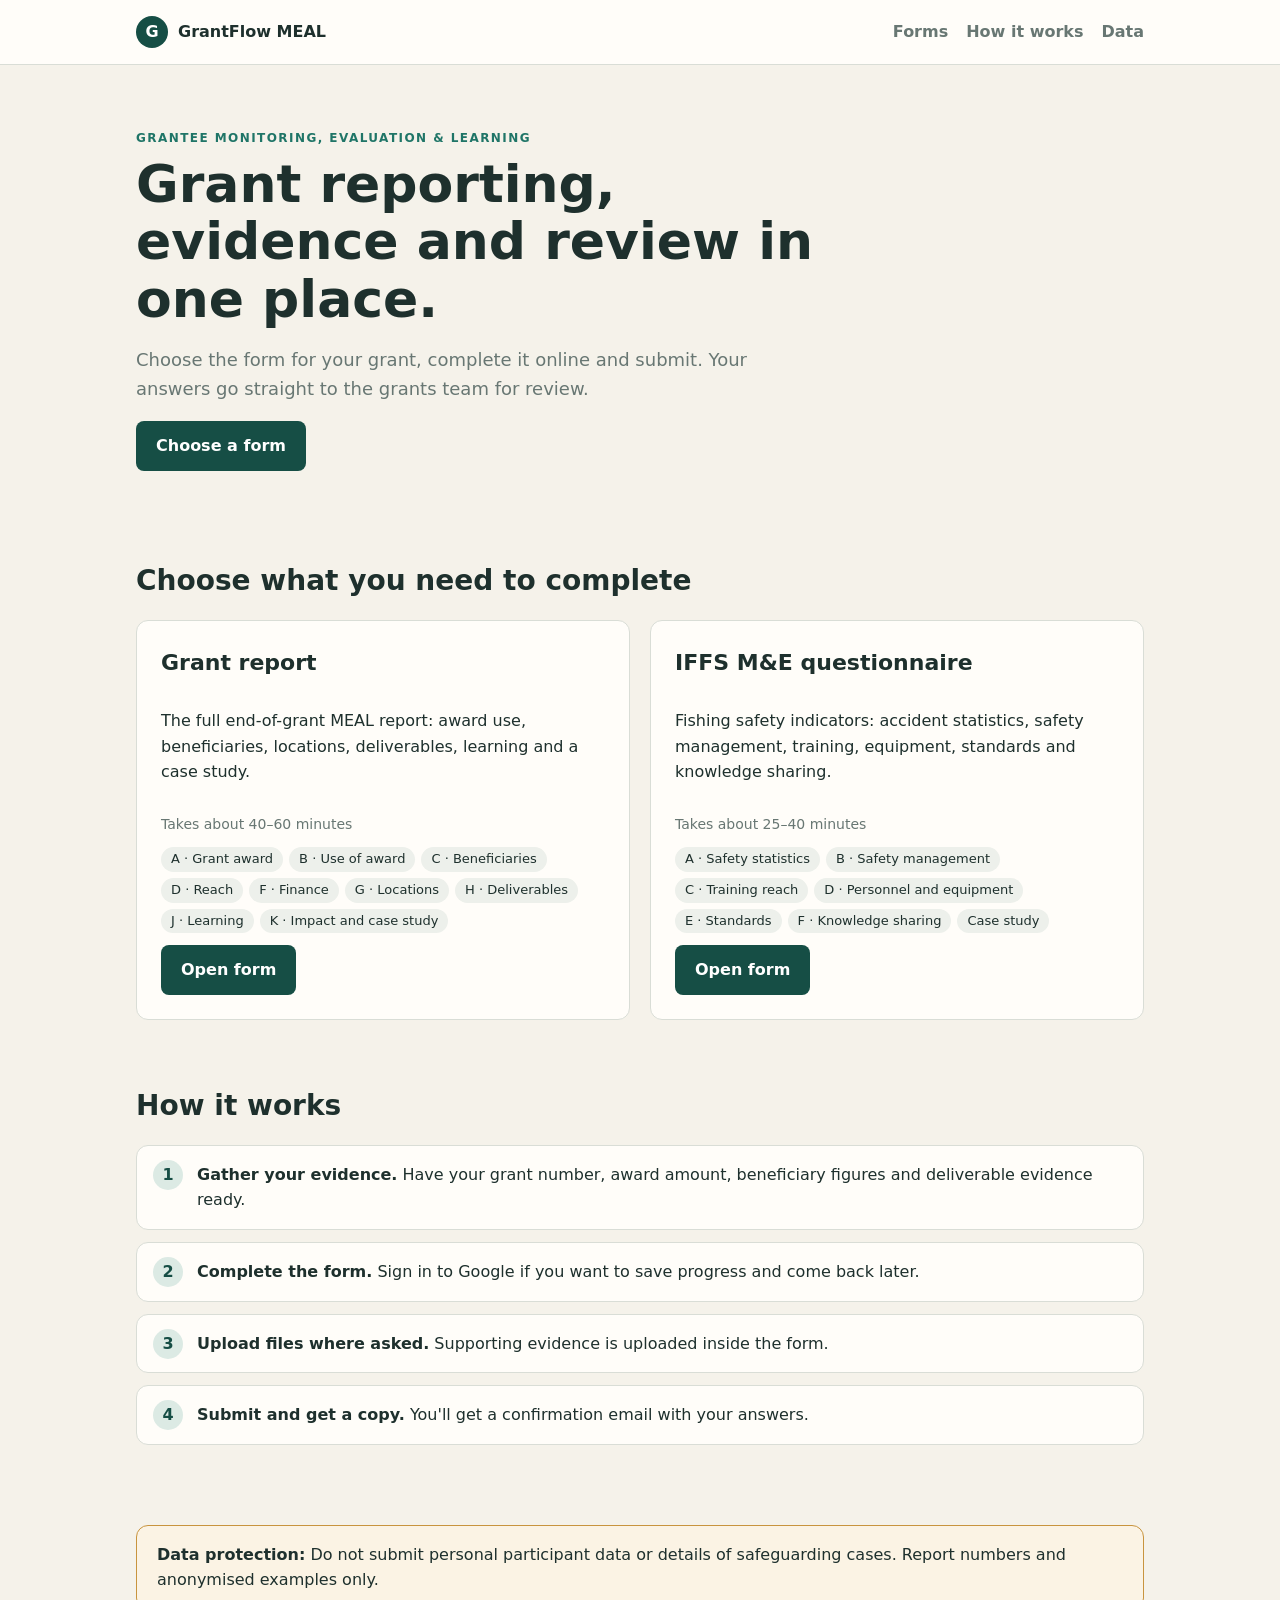
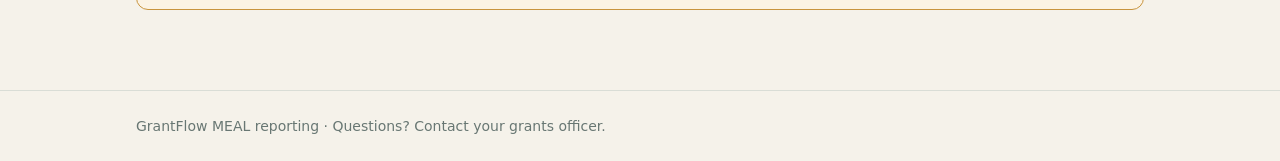
==== index.html @ 7a9763f4 "GrantFlow MEAL static site with embedded Google Forms Co-Authored-By: Claude Opus 5.5 <noreply@anthr" ====
<!doctype html>
<html lang="en">
<head>
<meta charset="utf-8">
<meta name="viewport" content="width=device-width,initial-scale=1">
<title>GrantFlow | Grantee MEAL Reporting</title>
<link rel="stylesheet" href="styles.css">
</head>
<body>
<header><div class="wrap">
  <a class="brand" href="./"><span class="logo">G</span>GrantFlow MEAL</a>
  <nav><a href="#forms">Forms</a><a href="#how">How it works</a><a href="#data">Data</a></nav>
</div></header>

<main class="wrap">
  <div class="hero">
    <div class="eyebrow">Grantee monitoring, evaluation &amp; learning</div>
    <h1>Grant reporting, evidence and review in one place.</h1>
    <p class="lead">Choose the form for your grant, complete it online and submit. Your answers go straight to the grants team for review.</p>
    <p><a class="btn" href="#forms">Choose a form</a></p>
  </div>

  <section id="forms">
    <h2>Choose what you need to complete</h2>
    <div class="grid" id="form-list"></div>
  </section>

  <section id="how">
    <h2>How it works</h2>
    <ol class="steps">
      <li><strong>Gather your evidence.</strong> Have your grant number, award amount, beneficiary figures and deliverable evidence ready.</li>
      <li><strong>Complete the form.</strong> Sign in to Google if you want to save progress and come back later.</li>
      <li><strong>Upload files where asked.</strong> Supporting evidence is uploaded inside the form.</li>
      <li><strong>Submit and get a copy.</strong> You'll get a confirmation email with your answers.</li>
    </ol>
  </section>

  <section id="data">
    <div class="notice">
      <strong>Data protection:</strong> Do not submit personal participant data or details of safeguarding cases. Report numbers and anonymised examples only.
    </div>
  </section>
</main>

<footer><div class="wrap">GrantFlow MEAL reporting · Questions? Contact your grants officer.</div></footer>

<script src="config.js"></script>
<script>
  const list = document.getElementById("form-list");
  for (const f of window.GRANTFLOW_FORMS) {
    const card = document.createElement("article");
    card.className = "card";
    card.innerHTML = `<h3></h3><p></p><div class="meta"></div><div class="tags"></div><a class="btn">Open form</a>`;
    card.querySelector("h3").textContent = f.title;
    card.querySelector("p").textContent = f.summary;
    card.querySelector(".meta").textContent = "Takes about " + f.time;
    const tags = card.querySelector(".tags");
    for (const s of f.sections) { const t = document.createElement("span"); t.textContent = s; tags.append(t); }
    card.querySelector("a").href = "form.html?f=" + encodeURIComponent(f.id);
    list.append(card);
  }
</script>
</body>
</html>
---- styles.css ----
:root{--ink:#1e302d;--forest:#164e45;--teal:#1f7567;--mint:#dceae4;--cream:#f5f2ea;--paper:#fffdf9;--gold:#c8943e;--line:#d9ddd6;--muted:#687773;--soft:#edf0eb}
*{box-sizing:border-box}
body{margin:0;background:var(--cream);color:var(--ink);font:16px/1.6 system-ui,-apple-system,"Segoe UI",sans-serif}
a{color:var(--teal)}
.wrap{max-width:1040px;margin:0 auto;padding:0 16px}
header{background:var(--paper);border-bottom:1px solid var(--line)}
header .wrap{display:flex;align-items:center;justify-content:space-between;gap:16px;min-height:64px}
.brand{display:flex;align-items:center;gap:10px;font-weight:700;text-decoration:none;color:var(--ink)}
.logo{width:32px;height:32px;border-radius:50%;background:var(--forest);color:#fff;display:grid;place-items:center;font-weight:800}
nav a{margin-left:18px;text-decoration:none;color:var(--muted);font-weight:600}
nav a:hover{color:var(--forest)}
.hero{padding:64px 0 40px}
.eyebrow{font-size:12px;letter-spacing:.12em;text-transform:uppercase;color:var(--teal);font-weight:800}
h1{font-size:clamp(32px,5vw,52px);line-height:1.1;margin:8px 0 16px;max-width:760px}
h2{font-size:28px;margin:0 0 16px}
.lead{font-size:18px;color:var(--muted);max-width:640px}
.btn{display:inline-block;background:var(--forest);color:#fff;padding:12px 20px;border-radius:8px;text-decoration:none;font-weight:700}
.btn:hover{background:var(--teal)}
.btn.ghost{background:transparent;color:var(--forest);border:1px solid var(--forest)}
section{padding:32px 0}
.grid{display:grid;grid-template-columns:repeat(auto-fit,minmax(300px,1fr));gap:20px}
.card{background:var(--paper);border:1px solid var(--line);border-radius:12px;padding:24px;display:flex;flex-direction:column;gap:12px}
.card h3{margin:0;font-size:22px}
.meta{color:var(--muted);font-size:14px}
.tags{display:flex;flex-wrap:wrap;gap:6px}
.tags span{background:var(--soft);border-radius:999px;padding:2px 10px;font-size:13px}
.card .btn{align-self:flex-start;margin-top:auto}
.steps{counter-reset:s;list-style:none;padding:0;display:grid;gap:12px}
.steps li{background:var(--paper);border:1px solid var(--line);border-radius:12px;padding:16px 16px 16px 60px;position:relative}
.steps li::before{counter-increment:s;content:counter(s);position:absolute;left:16px;top:14px;width:30px;height:30px;border-radius:50%;background:var(--mint);color:var(--forest);display:grid;place-items:center;font-weight:800}
.notice{background:#fbf3e4;border:1px solid var(--gold);border-radius:12px;padding:16px 20px}
.frame{background:var(--paper);border:1px solid var(--line);border-radius:12px;overflow:hidden}
.frame iframe{display:block;width:100%;height:80vh;min-height:600px;border:0}
footer{border-top:1px solid var(--line);margin-top:48px;padding:24px 0;color:var(--muted);font-size:14px}
@media (max-width:600px){nav a{margin-left:12px}.hero{padding:40px 0 24px}}
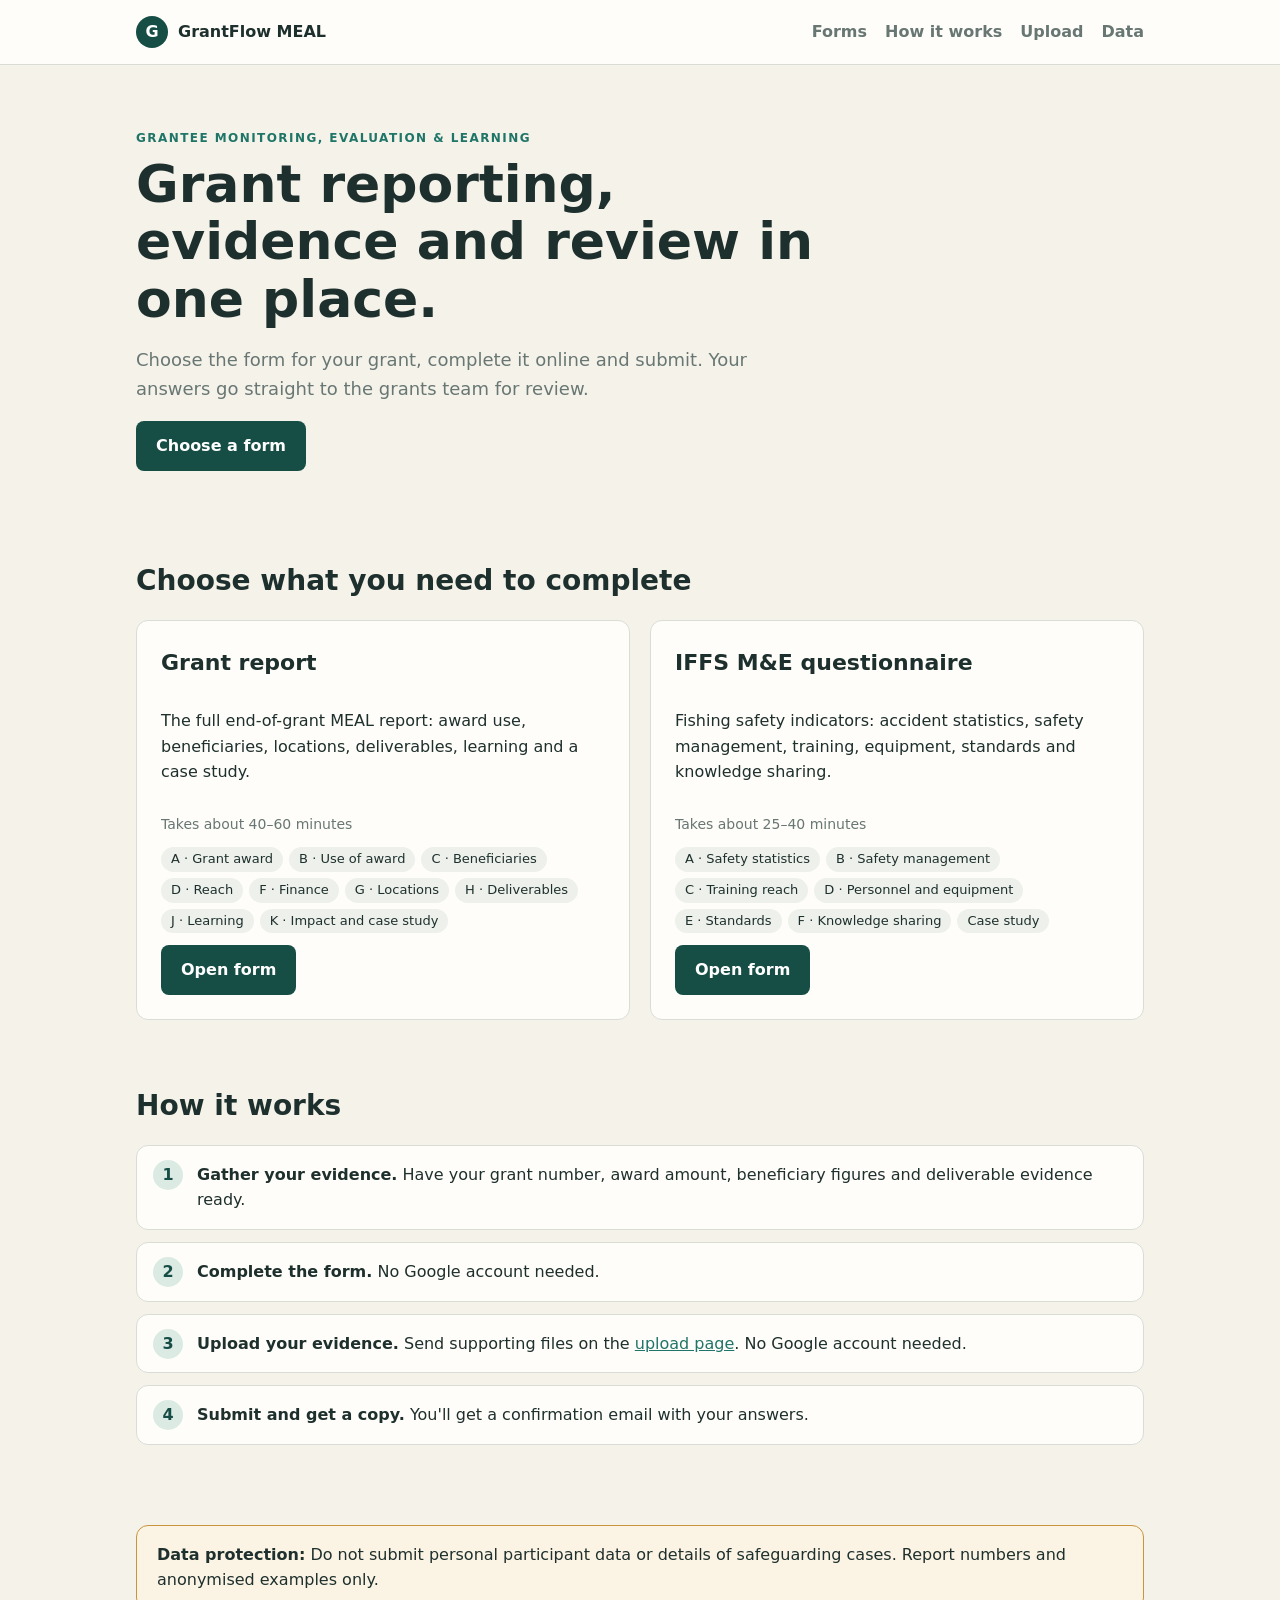
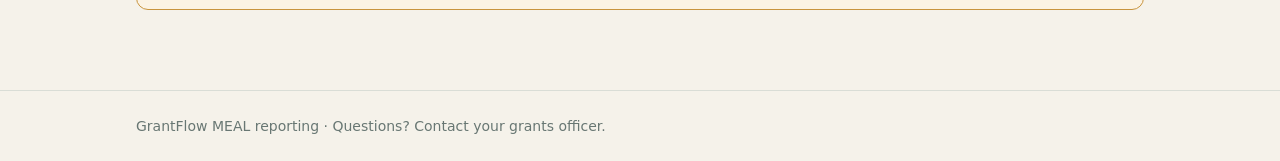
==== commit 7b878f73: "Open forms to non-Google users and add upload page" ====
--- a/index.html
+++ b/index.html
@@ -4,12 +4,12 @@
 <meta charset="utf-8">
 <meta name="viewport" content="width=device-width,initial-scale=1">
 <title>GrantFlow | Grantee MEAL Reporting</title>
-<link rel="stylesheet" href="styles.css">
+<link rel="stylesheet" href="styles.css?v=4">
 </head>
 <body>
 <header><div class="wrap">
   <a class="brand" href="./"><span class="logo">G</span>GrantFlow MEAL</a>
-  <nav><a href="#forms">Forms</a><a href="#how">How it works</a><a href="#data">Data</a></nav>
+  <nav><a href="#forms">Forms</a><a href="#how">How it works</a><a href="upload.html">Upload</a><a href="#data">Data</a></nav>
 </div></header>
 
 <main class="wrap">
@@ -29,8 +29,8 @@
     <h2>How it works</h2>
     <ol class="steps">
       <li><strong>Gather your evidence.</strong> Have your grant number, award amount, beneficiary figures and deliverable evidence ready.</li>
-      <li><strong>Complete the form.</strong> Sign in to Google if you want to save progress and come back later.</li>
-      <li><strong>Upload files where asked.</strong> Supporting evidence is uploaded inside the form.</li>
+      <li><strong>Complete the form.</strong> No Google account needed.</li>
+      <li><strong>Upload your evidence.</strong> Send supporting files on the <a href="upload.html">upload page</a>. No Google account needed.</li>
       <li><strong>Submit and get a copy.</strong> You'll get a confirmation email with your answers.</li>
     </ol>
   </section>
@@ -44,7 +44,7 @@
 
 <footer><div class="wrap">GrantFlow MEAL reporting · Questions? Contact your grants officer.</div></footer>
 
-<script src="config.js"></script>
+<script src="config.js?v=4"></script>
 <script>
   const list = document.getElementById("form-list");
   for (const f of window.GRANTFLOW_FORMS) {
--- a/styles.css
+++ b/styles.css
@@ -29,7 +29,16 @@
 .steps li{background:var(--paper);border:1px solid var(--line);border-radius:12px;padding:16px 16px 16px 60px;position:relative}
 .steps li::before{counter-increment:s;content:counter(s);position:absolute;left:16px;top:14px;width:30px;height:30px;border-radius:50%;background:var(--mint);color:var(--forest);display:grid;place-items:center;font-weight:800}
 .notice{background:#fbf3e4;border:1px solid var(--gold);border-radius:12px;padding:16px 20px}
+.notice + .frame{margin-top:16px}
 .frame{background:var(--paper);border:1px solid var(--line);border-radius:12px;overflow:hidden}
 .frame iframe{display:block;width:100%;height:80vh;min-height:600px;border:0}
+.upload-form{max-width:640px}
+.upload-form label{display:flex;flex-direction:column;gap:6px;font-weight:600}
+.upload-form input,.upload-form select{font:inherit;font-weight:400;padding:10px 12px;border:1px solid var(--line);border-radius:8px;background:#fff;color:var(--ink)}
+.upload-form button{align-self:flex-start;border:0;cursor:pointer;font:inherit;font-weight:700}
+.upload-form button:disabled{opacity:.6;cursor:wait}
+.status{list-style:none;padding:0;margin:0;display:grid;gap:4px}
+.status .ok{color:var(--teal)}
+.status .err{color:#a33b2a}
 footer{border-top:1px solid var(--line);margin-top:48px;padding:24px 0;color:var(--muted);font-size:14px}
 @media (max-width:600px){nav a{margin-left:12px}.hero{padding:40px 0 24px}}
